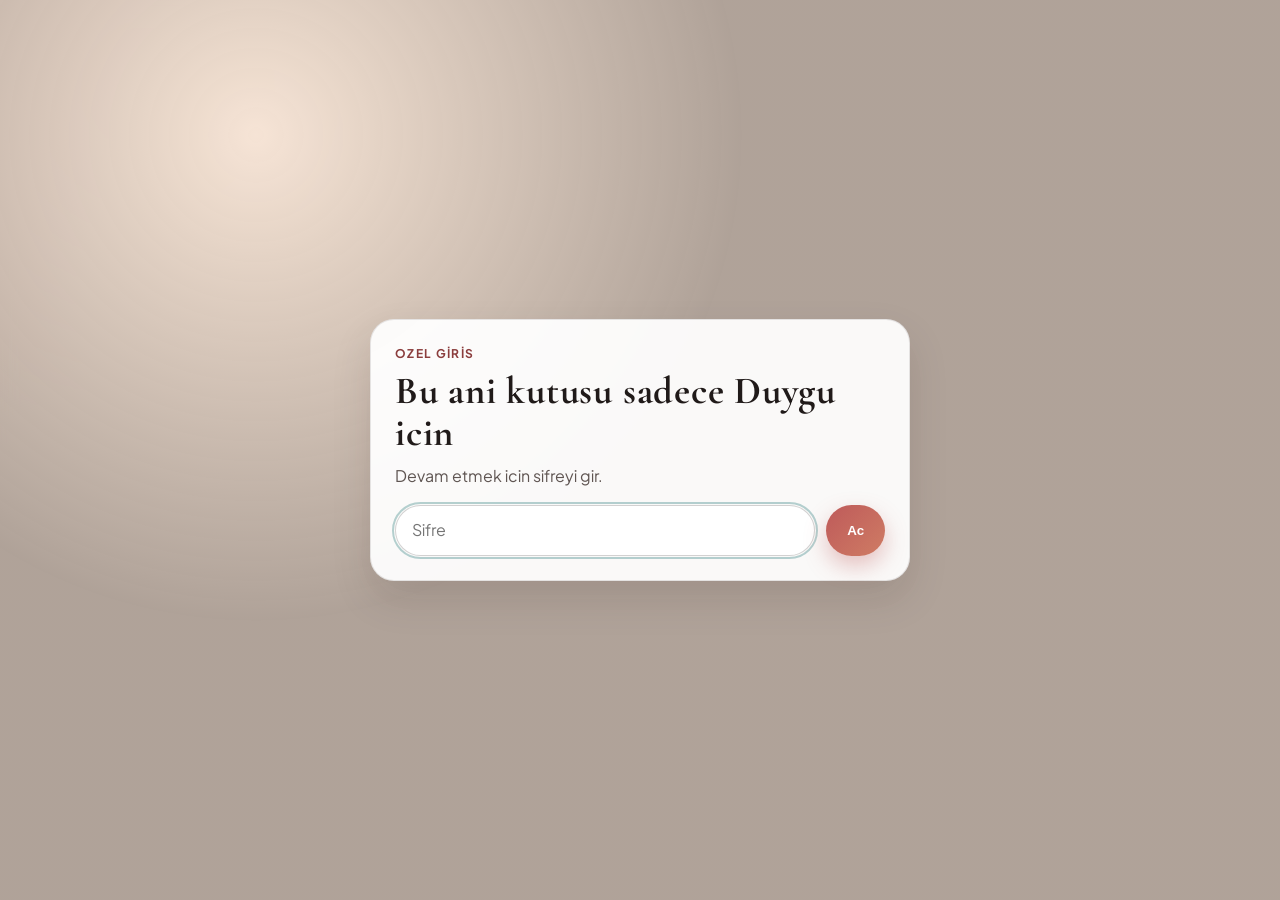
==== index.html @ 92f43e3e "Normal URL icin otomatik surum yonlendirmesi ve no-cache" ====
<!doctype html>
<html lang="tr">
<head>
  <meta charset="UTF-8" />
  <meta name="viewport" content="width=device-width, initial-scale=1.0" />
  <meta http-equiv="Cache-Control" content="no-cache, no-store, must-revalidate" />
  <meta http-equiv="Pragma" content="no-cache" />
  <meta http-equiv="Expires" content="0" />
  <title>Bizim Hikayemiz</title>
  <meta name="description" content="Duygu için hazırlanan 1. yıl anı uygulaması" />
  <script>
    (function () {
      var version = "20260404-3";
      var params = new URLSearchParams(window.location.search);
      if (params.get("v") !== version) {
        params.set("v", version);
        window.location.replace(window.location.pathname + "?" + params.toString() + window.location.hash);
      }
    })();
  </script>
  <link rel="preconnect" href="https://fonts.googleapis.com" />
  <link rel="preconnect" href="https://fonts.gstatic.com" crossorigin />
  <link href="https://fonts.googleapis.com/css2?family=Cormorant+Garamond:wght@500;600;700&family=Plus+Jakarta+Sans:wght@400;500;700&display=swap" rel="stylesheet" />
  <link rel="stylesheet" href="style.css?v=20260404-3" />
</head>
<body>
  <div id="accessGate" class="access-gate" aria-hidden="false">
    <div class="access-card">
      <p class="access-eyebrow">Ozel Giris</p>
      <h2>Bu ani kutusu sadece Duygu icin</h2>
      <p class="access-text">Devam etmek icin sifreyi gir.</p>
      <form id="accessForm" class="access-form">
        <input id="accessInput" type="password" autocomplete="off" placeholder="Sifre" required />
        <button type="submit" class="btn btn-primary">Ac</button>
      </form>
      <p id="accessError" class="access-error hidden">Sifre yanlis. Tekrar dene.</p>
    </div>
  </div>

  <div id="appRoot" class="app-root is-hidden" aria-hidden="true">

  <div class="bg-orb orb-a"></div>
  <div class="bg-orb orb-b"></div>
  <div class="bg-grid"></div>

  <header class="hero container reveal">
    <p class="eyebrow">19 Nisan - 1. Yılımız</p>
    <h1 id="coupleNames">Sen + Duygu</h1>
    <p id="heroMessage" class="hero-text">Bir yılın içindeki en guzel detay: her aninda senin olman.</p>
    <div class="hero-actions">
      <a id="playlistLink" class="btn btn-primary" href="#" target="_blank" rel="noreferrer">Sarkimizi Ac</a>
      <a class="btn btn-ghost" href="#timeline">Anilara Git</a>
    </div>
  </header>

  <main class="container">
    <section id="timeline" class="section reveal">
      <div class="section-head">
        <h2>Zaman Tuneli</h2>
        <p>Bizim icin kucuk ama cok ozel anlar.</p>
      </div>
      <div id="timelineList" class="timeline"></div>
    </section>

    <section id="gallery" class="section reveal">
      <div class="section-head">
        <h2>Fotograf Defteri</h2>
        <p>Her karede ayri bir hikaye.</p>
      </div>
      <div id="galleryGrid" class="gallery-grid"></div>
    </section>

    <section id="letter" class="section reveal">
      <div class="section-head">
        <h2>19 Nisan Mektubu</h2>
        <p>Mektup, geri sayim bitince acilacak.</p>
      </div>
      <div id="letterLock" class="letter-lock">
        <p class="countdown-label">Mektubun acilmasina kalan:</p>
        <p id="countdown" class="countdown"></p>
      </div>
      <article id="letterContent" class="letter hidden">
        <p>Canim Duygu,</p>
        <p id="letterText"></p>
        <p class="signature">Sonsuz sevgiyle, <span id="signatureName">Senin Ismin</span></p>
      </article>
    </section>
  </main>

  <div id="lightbox" class="lightbox hidden" aria-hidden="true">
    <button id="lightboxClose" class="lightbox-close" aria-label="Kapat">x</button>
    <img id="lightboxImage" src="" alt="" />
    <p id="lightboxCaption"></p>
  </div>

  </div>

  <script src="script.js?v=20260404-3"></script>
</body>
</html>
---- style.css ----
:root {
  --bg-main: #fffaf2;
  --bg-soft: #f8efe4;
  --ink: #201a19;
  --muted: #5f5552;
  --brand: #be5a5a;
  --brand-dark: #8b3d3d;
  --accent: #2f7f7f;
  --card: rgba(255, 255, 255, 0.82);
  --card-border: rgba(32, 26, 25, 0.08);
  --shadow: 0 18px 40px rgba(34, 17, 17, 0.12);
}

* {
  box-sizing: border-box;
}

html,
body {
  margin: 0;
  min-height: 100%;
}

body {
  font-family: "Plus Jakarta Sans", "Segoe UI", sans-serif;
  background: radial-gradient(circle at 12% 10%, #ffe8d4 0%, var(--bg-main) 35%),
    radial-gradient(circle at 85% 20%, #e8f5f4 0%, rgba(232, 245, 244, 0) 36%),
    var(--bg-main);
  color: var(--ink);
  line-height: 1.6;
  overflow-x: hidden;
}

body.locked {
  overflow: hidden;
}

.is-hidden {
  display: none !important;
}

.app-root {
  display: block;
}

.access-gate {
  position: fixed;
  inset: 0;
  z-index: 20;
  display: grid;
  place-items: center;
  padding: 1rem;
  background: radial-gradient(circle at 20% 15%, rgba(255, 236, 221, 0.95), rgba(255, 236, 221, 0.55) 38%),
    rgba(24, 15, 14, 0.76);
  backdrop-filter: blur(8px);
}

.access-card {
  width: min(540px, 92vw);
  margin: 0 auto;
  border-radius: 24px;
  background: rgba(255, 255, 255, 0.94);
  border: 1px solid rgba(32, 26, 25, 0.1);
  box-shadow: var(--shadow);
  padding: 1.5rem;
}

.access-eyebrow {
  margin: 0 0 0.4rem;
  text-transform: uppercase;
  letter-spacing: 0.11em;
  font-size: 0.75rem;
  color: var(--brand-dark);
  font-weight: 700;
}

.access-card h2 {
  font-size: clamp(1.8rem, 4vw, 2.4rem);
}

.access-text {
  margin: 0.55rem 0 1rem;
  color: var(--muted);
}

.access-form {
  display: flex;
  gap: 0.7rem;
}

.access-form input {
  flex: 1;
  border: 1px solid rgba(32, 26, 25, 0.2);
  border-radius: 999px;
  padding: 0.72rem 1rem;
  font: inherit;
}

.access-form input:focus {
  outline: 2px solid rgba(47, 127, 127, 0.35);
  outline-offset: 1px;
}

.access-form .btn {
  border: 0;
  cursor: pointer;
}

.access-error {
  margin: 0.7rem 0 0;
  color: #9b2f2f;
  font-weight: 600;
}

.container {
  width: min(1080px, 92vw);
  margin: 0 auto;
}

.bg-grid {
  position: fixed;
  inset: 0;
  background-image: linear-gradient(rgba(32, 26, 25, 0.03) 1px, transparent 1px),
    linear-gradient(90deg, rgba(32, 26, 25, 0.03) 1px, transparent 1px);
  background-size: 42px 42px;
  mask-image: radial-gradient(circle at center, black 40%, transparent 92%);
  pointer-events: none;
  z-index: -2;
}

.bg-orb {
  position: fixed;
  width: 360px;
  aspect-ratio: 1;
  filter: blur(40px);
  opacity: 0.55;
  pointer-events: none;
  z-index: -1;
}

.orb-a {
  background: #f0a49e;
  top: -80px;
  left: -100px;
}

.orb-b {
  background: #94c8c1;
  right: -100px;
  bottom: -120px;
}

.hero {
  padding: 5.6rem 0 2rem;
}

.eyebrow {
  margin: 0 0 0.7rem;
  text-transform: uppercase;
  letter-spacing: 0.14em;
  font-size: 0.74rem;
  color: var(--brand-dark);
  font-weight: 700;
}

h1,
h2 {
  font-family: "Cormorant Garamond", Georgia, serif;
  letter-spacing: 0.02em;
  line-height: 1.1;
  margin: 0;
}

h1 {
  font-size: clamp(2.6rem, 7vw, 5.1rem);
}

.hero-text {
  max-width: 60ch;
  color: var(--muted);
  margin: 1rem 0 1.5rem;
}

.hero-actions {
  display: flex;
  gap: 0.8rem;
  flex-wrap: wrap;
}

.btn {
  display: inline-flex;
  align-items: center;
  justify-content: center;
  border-radius: 999px;
  text-decoration: none;
  font-weight: 600;
  padding: 0.75rem 1.3rem;
  transition: transform 0.25s ease, box-shadow 0.25s ease;
}

.btn:hover {
  transform: translateY(-2px);
}

.btn-primary {
  background: linear-gradient(135deg, var(--brand) 0%, #cf7c64 100%);
  color: #fff;
  box-shadow: 0 10px 22px rgba(190, 90, 90, 0.35);
}

.btn-ghost {
  border: 1px solid rgba(32, 26, 25, 0.15);
  color: var(--ink);
  background: rgba(255, 255, 255, 0.65);
}

.section {
  margin: 2.2rem 0 3rem;
}

.section-head {
  margin-bottom: 1rem;
}

.section-head h2 {
  font-size: clamp(2rem, 4.5vw, 3.2rem);
}

.section-head p {
  color: var(--muted);
  margin: 0.4rem 0 0;
}

.timeline {
  display: grid;
  gap: 1rem;
}

.timeline-item {
  background: var(--card);
  border: 1px solid var(--card-border);
  border-radius: 20px;
  box-shadow: var(--shadow);
  overflow: hidden;
}

.timeline-body {
  display: grid;
  grid-template-columns: 200px 1fr;
  gap: 1rem;
}

.timeline-body img {
  width: 100%;
  height: 100%;
  object-fit: cover;
}

.timeline-content {
  padding: 1rem 1.1rem 1.2rem 0;
}

.date-chip {
  display: inline-block;
  margin-top: 0.8rem;
  font-size: 0.76rem;
  padding: 0.25rem 0.55rem;
  border-radius: 999px;
  background: rgba(47, 127, 127, 0.14);
  color: #1a5858;
  font-weight: 700;
}

.gallery-grid {
  display: grid;
  grid-template-columns: repeat(12, 1fr);
  gap: 0.8rem;
}

.gallery-item {
  grid-column: span 4;
  position: relative;
  border-radius: 18px;
  overflow: hidden;
  border: 1px solid var(--card-border);
  box-shadow: var(--shadow);
  cursor: pointer;
  min-height: 210px;
}

.gallery-item.large {
  grid-column: span 6;
}

.gallery-item img {
  width: 100%;
  height: 100%;
  object-fit: cover;
  transition: transform 0.35s ease;
}

.gallery-item:hover img {
  transform: scale(1.07);
}

.gallery-item figcaption {
  position: absolute;
  inset: auto 0 0;
  padding: 0.8rem;
  color: #fff;
  font-weight: 600;
  background: linear-gradient(to top, rgba(0, 0, 0, 0.55), transparent);
}

.letter-lock,
.letter {
  background: var(--card);
  border: 1px solid var(--card-border);
  border-radius: 20px;
  box-shadow: var(--shadow);
  padding: 1.2rem;
}

.countdown-label {
  margin: 0;
  color: var(--muted);
}

.countdown {
  margin: 0.3rem 0 0;
  font-size: clamp(1.4rem, 3vw, 2rem);
  font-weight: 700;
}

.letter p {
  margin-top: 0;
}

.signature {
  margin-top: 1.2rem;
  color: var(--brand-dark);
  font-weight: 700;
}

.lightbox {
  position: fixed;
  inset: 0;
  background: rgba(20, 14, 14, 0.88);
  display: grid;
  place-items: center;
  z-index: 10;
  padding: 1rem;
}

.lightbox img {
  max-width: min(980px, 92vw);
  max-height: 75vh;
  border-radius: 14px;
}

.lightbox p {
  color: #f9f7f3;
  text-align: center;
}

.lightbox-close {
  position: absolute;
  top: 1rem;
  right: 1rem;
  border: 0;
  background: rgba(255, 255, 255, 0.2);
  color: #fff;
  border-radius: 999px;
  width: 40px;
  height: 40px;
  font-size: 1.2rem;
  cursor: pointer;
}

.hidden {
  display: none !important;
}

.reveal {
  opacity: 0;
  transform: translateY(20px);
  transition: opacity 0.7s ease, transform 0.7s ease;
}

.reveal.visible {
  opacity: 1;
  transform: translateY(0);
}

@media (max-width: 800px) {
  .access-form {
    flex-direction: column;
  }

  .timeline-body {
    grid-template-columns: 1fr;
  }

  .timeline-content {
    padding: 0 1rem 1rem;
  }

  .gallery-item,
  .gallery-item.large {
    grid-column: span 12;
  }
}
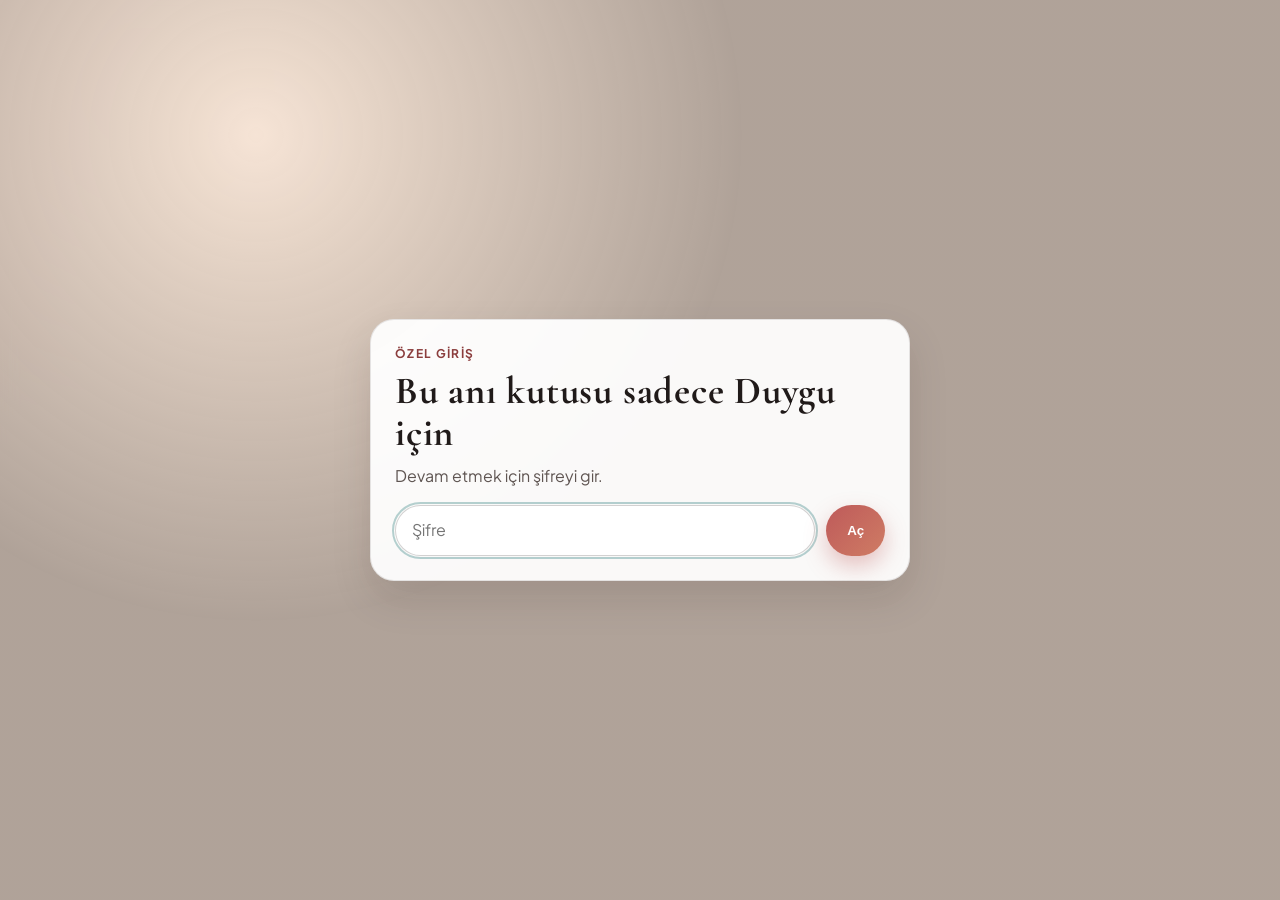
==== commit 4ed6e2dc: "Finalize timeline, gallery animations, and pages setup" ====
--- a/index.html
+++ b/index.html
@@ -10,7 +10,7 @@
   <meta name="description" content="Duygu için hazırlanan 1. yıl anı uygulaması" />
   <script>
     (function () {
-      var version = "20260404-3";
+      var version = "20260406-1";
       var params = new URLSearchParams(window.location.search);
       if (params.get("v") !== version) {
         params.set("v", version);
@@ -21,19 +21,19 @@
   <link rel="preconnect" href="https://fonts.googleapis.com" />
   <link rel="preconnect" href="https://fonts.gstatic.com" crossorigin />
   <link href="https://fonts.googleapis.com/css2?family=Cormorant+Garamond:wght@500;600;700&family=Plus+Jakarta+Sans:wght@400;500;700&display=swap" rel="stylesheet" />
-  <link rel="stylesheet" href="style.css?v=20260404-3" />
+  <link rel="stylesheet" href="style.css?v=20260406-1" />
 </head>
 <body>
   <div id="accessGate" class="access-gate" aria-hidden="false">
     <div class="access-card">
-      <p class="access-eyebrow">Ozel Giris</p>
-      <h2>Bu ani kutusu sadece Duygu icin</h2>
-      <p class="access-text">Devam etmek icin sifreyi gir.</p>
+      <p class="access-eyebrow">Özel Giriş</p>
+      <h2>Bu anı kutusu sadece Duygu için</h2>
+      <p class="access-text">Devam etmek için şifreyi gir.</p>
       <form id="accessForm" class="access-form">
-        <input id="accessInput" type="password" autocomplete="off" placeholder="Sifre" required />
-        <button type="submit" class="btn btn-primary">Ac</button>
+        <input id="accessInput" type="password" autocomplete="off" placeholder="Şifre" required />
+        <button type="submit" class="btn btn-primary">Aç</button>
       </form>
-      <p id="accessError" class="access-error hidden">Sifre yanlis. Tekrar dene.</p>
+      <p id="accessError" class="access-error hidden">Şifre yanlış. Tekrar dene.</p>
     </div>
   </div>
 
@@ -44,57 +44,85 @@
   <div class="bg-grid"></div>
 
   <header class="hero container reveal">
+    <nav class="top-nav">
+      <a class="btn btn-primary" href="index.html">Ana Sayfa</a>
+      <a class="btn btn-ghost" href="timeline.html">Zaman Tüneli</a>
+      <a class="btn btn-ghost" href="map.html">Anı Haritası</a>
+      <a class="btn btn-ghost" href="photos.html">Fotoğraflar</a>
+      <a class="btn btn-ghost" href="videos.html">Epik Videolarımız</a>
+    </nav>
     <p class="eyebrow">19 Nisan - 1. Yılımız</p>
-    <h1 id="coupleNames">Sen + Duygu</h1>
-    <p id="heroMessage" class="hero-text">Bir yılın içindeki en guzel detay: her aninda senin olman.</p>
+    <h1 id="coupleNames">Duygu ve Saffet</h1>
+    <p id="heroMessage" class="hero-text">Bir yılın içindeki en güzel detay: her anında senin olman.</p>
     <div class="hero-actions">
-      <a id="playlistLink" class="btn btn-primary" href="#" target="_blank" rel="noreferrer">Sarkimizi Ac</a>
-      <a class="btn btn-ghost" href="#timeline">Anilara Git</a>
+      <a id="playlistLink" class="btn btn-primary" href="#" target="_blank" rel="noreferrer">Şarkımızı Aç</a>
+      <a class="btn btn-ghost" href="timeline.html">Zaman Tüneline Git</a>
+      <a class="btn btn-ghost" href="map.html">Anı Haritasına Git</a>
+      <a class="btn btn-ghost" href="photos.html">Fotoğraflara Git</a>
+      <a class="btn btn-ghost" href="videos.html">Epik Videolarımız</a>
+    </div>
+    <div id="nowPlaying" class="now-playing hidden" aria-live="polite">
+      <span>Şimdi Çalıyor: Bizim Şarkımız</span>
+      <span class="eq-bars"><i></i><i></i><i></i></span>
     </div>
   </header>
 
   <main class="container">
-    <section id="timeline" class="section reveal">
+    <section class="section reveal">
       <div class="section-head">
-        <h2>Zaman Tuneli</h2>
-        <p>Bizim icin kucuk ama cok ozel anlar.</p>
+        <h2>Katmanlı Gezi</h2>
+        <p>Her bölüm artık kendi sayfasında. İstediğin an geçiş yapabilirsin.</p>
       </div>
-      <div id="timelineList" class="timeline"></div>
-    </section>
-
-    <section id="gallery" class="section reveal">
-      <div class="section-head">
-        <h2>Fotograf Defteri</h2>
-        <p>Her karede ayri bir hikaye.</p>
+      <div class="layer-grid">
+        <a class="layer-card" href="timeline.html">
+          <h3>Zaman Tüneli</h3>
+          <p>Anılarımızın tarih sıralı özeti.</p>
+        </a>
+        <a class="layer-card" href="map.html">
+          <h3>Anı Haritası</h3>
+          <p>Zaman tünelindeki anıları harita üzerinde keşfet.</p>
+        </a>
+        <a class="layer-card" href="photos.html">
+          <h3>Fotoğraflar</h3>
+          <p>En güzel kareleri büyüterek incele.</p>
+        </a>
+        <a class="layer-card" href="videos.html">
+          <h3>Epik Videolarımız</h3>
+          <p>Beraber güldüğümüz videoları tek ekranda izle.</p>
+        </a>
       </div>
-      <div id="galleryGrid" class="gallery-grid"></div>
     </section>
 
     <section id="letter" class="section reveal">
       <div class="section-head">
         <h2>19 Nisan Mektubu</h2>
-        <p>Mektup, geri sayim bitince acilacak.</p>
+        <p>Mektup, geri sayım bitince açılacak.</p>
       </div>
       <div id="letterLock" class="letter-lock">
-        <p class="countdown-label">Mektubun acilmasina kalan:</p>
+        <p class="countdown-label">Mektubun açılmasına kalan:</p>
         <p id="countdown" class="countdown"></p>
+        <div id="letterRitual" class="letter-ritual hidden"></div>
       </div>
       <article id="letterContent" class="letter hidden">
-        <p>Canim Duygu,</p>
+        <p>Canım Duygu,</p>
         <p id="letterText"></p>
         <p class="signature">Sonsuz sevgiyle, <span id="signatureName">Senin Ismin</span></p>
       </article>
     </section>
+
+    <section id="finale" class="section reveal">
+      <div id="finalScene" class="final-scene">
+        <div class="final-stars"></div>
+        <p class="eyebrow">Final Sahnesi</p>
+        <h2>İyi ki varsın Duygu</h2>
+        <p>Bu hikaye burada bitmiyor, sadece bir sonraki güzel ana geçiyor.</p>
+        <button id="replayJourney" class="btn btn-primary" type="button">Bir kez daha yaşayalım</button>
+      </div>
+    </section>
   </main>
-
-  <div id="lightbox" class="lightbox hidden" aria-hidden="true">
-    <button id="lightboxClose" class="lightbox-close" aria-label="Kapat">x</button>
-    <img id="lightboxImage" src="" alt="" />
-    <p id="lightboxCaption"></p>
-  </div>
 
   </div>
 
-  <script src="script.js?v=20260404-3"></script>
+  <script src="script.js?v=20260406-1"></script>
 </body>
 </html>
--- a/style.css
+++ b/style.css
@@ -31,6 +31,36 @@
   overflow-x: hidden;
 }
 
+body,
+.timeline-item,
+.gallery-item,
+.video-card,
+.letter,
+.letter-lock,
+.layer-card,
+.map-detail {
+  transition: background-color 0.6s ease, color 0.6s ease, border-color 0.6s ease, box-shadow 0.6s ease;
+}
+
+body.night-theme {
+  --bg-main: #121316;
+  --bg-soft: #1c1e25;
+  --ink: #ece8e5;
+  --muted: #b7b1ae;
+  --brand: #d77466;
+  --brand-dark: #f0b59f;
+  --accent: #8dcfcb;
+  --card: rgba(29, 31, 38, 0.84);
+  --card-border: rgba(255, 255, 255, 0.11);
+  --shadow: 0 20px 42px rgba(0, 0, 0, 0.42);
+}
+
+.theme-toggle {
+  border: 1px solid rgba(32, 26, 25, 0.15);
+  background: rgba(255, 255, 255, 0.65);
+  color: var(--ink);
+}
+
 body.locked {
   overflow: hidden;
 }
@@ -117,6 +147,10 @@
   margin: 0 auto;
 }
 
+.map-page .container {
+  width: min(1360px, 95vw);
+}
+
 .bg-grid {
   position: fixed;
   inset: 0;
@@ -152,6 +186,15 @@
 
 .hero {
   padding: 5.6rem 0 2rem;
+  position: relative;
+  overflow: hidden;
+}
+
+.top-nav {
+  display: flex;
+  gap: 0.65rem;
+  flex-wrap: wrap;
+  margin-bottom: 1.2rem;
 }
 
 .eyebrow {
@@ -185,6 +228,51 @@
   display: flex;
   gap: 0.8rem;
   flex-wrap: wrap;
+}
+
+.now-playing {
+  margin-top: 1rem;
+  display: inline-flex;
+  align-items: center;
+  gap: 0.7rem;
+  padding: 0.48rem 0.8rem;
+  border-radius: 999px;
+  font-weight: 600;
+  color: #fdf7f6;
+  background: rgba(136, 54, 54, 0.8);
+}
+
+.eq-bars {
+  display: inline-flex;
+  gap: 0.15rem;
+  align-items: flex-end;
+}
+
+.eq-bars i {
+  width: 3px;
+  height: 8px;
+  border-radius: 3px;
+  background: #fff;
+  animation: eq-bars 0.9s ease-in-out infinite;
+}
+
+.eq-bars i:nth-child(2) {
+  animation-delay: 0.2s;
+}
+
+.eq-bars i:nth-child(3) {
+  animation-delay: 0.4s;
+}
+
+@keyframes eq-bars {
+  0%,
+  100% {
+    transform: scaleY(0.5);
+  }
+
+  50% {
+    transform: scaleY(1.5);
+  }
 }
 
 .btn {
@@ -231,6 +319,38 @@
   margin: 0.4rem 0 0;
 }
 
+.layer-grid {
+  display: grid;
+  grid-template-columns: repeat(12, 1fr);
+  gap: 0.8rem;
+}
+
+.layer-card {
+  grid-column: span 4;
+  text-decoration: none;
+  color: var(--ink);
+  background: var(--card);
+  border: 1px solid var(--card-border);
+  border-radius: 18px;
+  box-shadow: var(--shadow);
+  padding: 1rem;
+  transition: transform 0.25s ease, box-shadow 0.25s ease;
+}
+
+.layer-card:hover {
+  transform: translateY(-3px);
+  box-shadow: 0 22px 35px rgba(34, 17, 17, 0.16);
+}
+
+.layer-card h3 {
+  margin: 0;
+}
+
+.layer-card p {
+  margin: 0.45rem 0 0;
+  color: var(--muted);
+}
+
 .timeline {
   display: grid;
   gap: 1rem;
@@ -242,6 +362,23 @@
   border-radius: 20px;
   box-shadow: var(--shadow);
   overflow: hidden;
+}
+
+.timeline-item.story-left {
+  transform: translateX(-20px) scale(0.98);
+}
+
+.timeline-item.story-right {
+  transform: translateX(20px) scale(0.98);
+}
+
+.timeline-item.reveal {
+  filter: blur(8px);
+}
+
+.timeline-item.reveal.visible {
+  filter: blur(0);
+  transform: translateX(0) scale(1);
 }
 
 .timeline-body {
@@ -286,6 +423,31 @@
   box-shadow: var(--shadow);
   cursor: pointer;
   min-height: 210px;
+  transform-style: preserve-3d;
+  transition: transform 0.28s ease, box-shadow 0.28s ease;
+}
+
+.gallery-item::before {
+  content: "";
+  position: absolute;
+  inset: -40% auto -40% -70%;
+  width: 58%;
+  transform: rotate(17deg);
+  background: linear-gradient(120deg, rgba(255, 255, 255, 0), rgba(255, 246, 250, 0.58), rgba(255, 255, 255, 0));
+  transition: left 0.85s ease;
+  z-index: 2;
+  pointer-events: none;
+}
+
+.gallery-item::after {
+  content: "";
+  position: absolute;
+  inset: 0;
+  background: radial-gradient(circle at 50% 110%, rgba(238, 102, 140, 0.44), transparent 60%);
+  opacity: 0;
+  transition: opacity 0.3s ease;
+  z-index: 1;
+  pointer-events: none;
 }
 
 .gallery-item.large {
@@ -303,13 +465,106 @@
   transform: scale(1.07);
 }
 
+.gallery-item:hover::before,
+.gallery-item:focus-visible::before {
+  left: 140%;
+}
+
+.gallery-item:hover::after,
+.gallery-item:focus-visible::after {
+  opacity: 1;
+}
+
+.gallery-item.tilt-active {
+  box-shadow: 0 28px 36px rgba(18, 14, 14, 0.2);
+}
+
 .gallery-item figcaption {
+  display: none;
+}
+
+.gallery-item.gallery-entrance {
+  opacity: 0;
+  transform: translateY(28px) scale(0.95);
+  animation: gallery-rise 0.72s cubic-bezier(0.2, 0.75, 0.2, 1) forwards;
+}
+
+.gallery-heart {
   position: absolute;
-  inset: auto 0 0;
-  padding: 0.8rem;
-  color: #fff;
+  z-index: 6;
+  pointer-events: none;
+  font-size: 15px;
+  color: rgba(237, 77, 126, 0.92);
+  text-shadow: 0 2px 10px rgba(255, 172, 198, 0.45);
+  animation: gallery-heart-burst 0.95s ease-out forwards;
+}
+
+.video-grid {
+  display: grid;
+  grid-template-columns: repeat(12, 1fr);
+  gap: 0.9rem;
+}
+
+.video-card {
+  grid-column: span 6;
+  border-radius: 18px;
+  overflow: hidden;
+  border: 1px solid var(--card-border);
+  background: var(--card);
+  box-shadow: var(--shadow);
+}
+
+.video-card video {
+  display: block;
+  width: 100%;
+  aspect-ratio: 16 / 9;
+  background: #120d0d;
+}
+
+.video-card p {
+  margin: 0;
+  padding: 0.75rem 0.9rem 0.85rem;
   font-weight: 600;
-  background: linear-gradient(to top, rgba(0, 0, 0, 0.55), transparent);
+}
+
+.video-card .video-open {
+  display: block;
+  width: 100%;
+  border: 0;
+  padding: 0;
+  cursor: pointer;
+  background: transparent;
+}
+
+.video-modal {
+  position: fixed;
+  inset: 0;
+  z-index: 30;
+  display: grid;
+  place-items: center;
+  background: rgba(8, 8, 10, 0.82);
+  backdrop-filter: blur(10px);
+  padding: 1rem;
+}
+
+.video-modal.hidden {
+  display: none !important;
+}
+
+.video-modal-content {
+  width: min(980px, 94vw);
+}
+
+.video-modal video {
+  width: 100%;
+  border-radius: 14px;
+  background: #0f0f12;
+}
+
+.video-modal-controls {
+  display: flex;
+  justify-content: space-between;
+  margin-top: 0.6rem;
 }
 
 .letter-lock,
@@ -319,6 +574,39 @@
   border-radius: 20px;
   box-shadow: var(--shadow);
   padding: 1.2rem;
+}
+
+.letter-ritual {
+  margin-top: 0.8rem;
+}
+
+.seal-btn {
+  border: 0;
+  border-radius: 999px;
+  padding: 0.62rem 1rem;
+  color: #fff;
+  font-weight: 700;
+  cursor: pointer;
+  background: linear-gradient(135deg, #a34545 0%, #d07859 100%);
+}
+
+.seal-btn.breaking {
+  animation: seal-break 0.5s ease;
+}
+
+@keyframes seal-break {
+  0% {
+    transform: scale(1) rotate(0deg);
+  }
+
+  40% {
+    transform: scale(1.08) rotate(-6deg);
+  }
+
+  100% {
+    transform: scale(0) rotate(8deg);
+    opacity: 0;
+  }
 }
 
 .countdown-label {
@@ -350,6 +638,11 @@
   place-items: center;
   z-index: 10;
   padding: 1rem;
+  overflow: hidden;
+}
+
+.lightbox.lightbox-pop img {
+  animation: lightbox-pop-in 0.34s cubic-bezier(0.16, 0.84, 0.33, 1.2);
 }
 
 .lightbox img {
@@ -377,6 +670,410 @@
   cursor: pointer;
 }
 
+.memory-map-wrap {
+  display: grid;
+  grid-template-columns: 1.35fr 1.2fr;
+  gap: 1rem;
+  align-items: stretch;
+}
+
+.memory-map {
+  position: relative;
+  min-height: 560px;
+  border-radius: 20px;
+  border: 1px solid var(--card-border);
+  background: #dbe8d9;
+  box-shadow: var(--shadow);
+  overflow: hidden;
+}
+
+.memory-marker {
+  display: grid;
+  place-items: center;
+}
+
+.memory-marker-core {
+  width: 18px;
+  height: 18px;
+  border-radius: 50%;
+  background: #be5a5a;
+  border: 2px solid #fff;
+  box-shadow: 0 0 0 0 rgba(190, 90, 90, 0.35);
+  animation: marker-pulse 1.8s ease-out infinite;
+}
+
+.memory-marker.is-active .memory-marker-core {
+  background: var(--accent);
+  box-shadow: 0 0 0 8px rgba(47, 127, 127, 0.18);
+  animation: none;
+}
+
+@keyframes marker-pulse {
+  0% {
+    box-shadow: 0 0 0 0 rgba(190, 90, 90, 0.45);
+  }
+
+  75% {
+    box-shadow: 0 0 0 14px rgba(190, 90, 90, 0);
+  }
+
+  100% {
+    box-shadow: 0 0 0 0 rgba(190, 90, 90, 0);
+  }
+}
+
+.map-pin {
+  position: absolute;
+  transform: translate(-50%, -50%);
+  border: 0;
+  width: 18px;
+  height: 18px;
+  border-radius: 50%;
+  cursor: pointer;
+  background: #c14c4c;
+  box-shadow: 0 0 0 0 rgba(193, 76, 76, 0.45);
+  animation: pin-pulse 1.7s ease-out infinite;
+}
+
+.map-pin::after {
+  content: "";
+  position: absolute;
+  inset: 4px;
+  border-radius: 50%;
+  background: #fff;
+}
+
+@keyframes pin-pulse {
+  0% {
+    box-shadow: 0 0 0 0 rgba(193, 76, 76, 0.4);
+  }
+
+  70% {
+    box-shadow: 0 0 0 14px rgba(193, 76, 76, 0);
+  }
+
+  100% {
+    box-shadow: 0 0 0 0 rgba(193, 76, 76, 0);
+  }
+}
+
+.map-detail {
+  background: var(--card);
+  border: 1px solid var(--card-border);
+  border-radius: 20px;
+  box-shadow: var(--shadow);
+  padding: 1.15rem;
+  min-height: 560px;
+}
+
+.map-detail.is-animating {
+  animation: map-card-in 0.38s ease;
+}
+
+@keyframes map-card-in {
+  0% {
+    transform: translateY(12px);
+    opacity: 0;
+  }
+
+  100% {
+    transform: translateY(0);
+    opacity: 1;
+  }
+}
+
+.map-memory-card {
+  display: grid;
+  gap: 0.55rem;
+  position: relative;
+  padding: 0.9rem 0.9rem 1rem;
+  border-radius: 8px;
+  border: 1px solid rgba(32, 26, 25, 0.14);
+  background: #fffdf9;
+  box-shadow: 0 18px 30px rgba(34, 17, 17, 0.16);
+  transform: rotate(var(--polaroid-tilt, 0deg));
+}
+
+.map-memory-card::before,
+.map-memory-card::after {
+  content: "";
+  position: absolute;
+  top: -12px;
+  width: 76px;
+  height: 18px;
+  border-radius: 2px;
+  background: rgba(255, 248, 219, 0.68);
+  border: 1px solid rgba(152, 132, 83, 0.2);
+}
+
+.map-memory-card::before {
+  left: 24px;
+  transform: rotate(-8deg);
+}
+
+.map-memory-card::after {
+  right: 24px;
+  transform: rotate(9deg);
+}
+
+.map-memory-card.polaroid-drop {
+  animation: polaroid-drop 560ms cubic-bezier(0.2, 0.88, 0.24, 1.15);
+}
+
+@keyframes polaroid-drop {
+  0% {
+    opacity: 0;
+    transform: translateY(-28px) rotate(calc(var(--polaroid-tilt, 0deg) * 0.25)) scale(0.96);
+  }
+
+  65% {
+    opacity: 1;
+    transform: translateY(8px) rotate(calc(var(--polaroid-tilt, 0deg) * 1.1)) scale(1.01);
+  }
+
+  100% {
+    transform: translateY(0) rotate(var(--polaroid-tilt, 0deg)) scale(1);
+  }
+}
+
+body.night-theme .map-memory-card {
+  background: #f6f1ea;
+  border-color: rgba(32, 26, 25, 0.16);
+}
+
+.map-memory-card h3 {
+  color: #201a19;
+}
+
+.map-memory-card p {
+  color: #5f5552;
+}
+
+.map-memory-date {
+  margin: 0;
+  font-size: 0.82rem;
+  letter-spacing: 0.08em;
+  text-transform: uppercase;
+  color: var(--brand-dark);
+  font-weight: 700;
+}
+
+.map-detail h3 {
+  margin: 0.15rem 0 0;
+}
+
+.map-detail p {
+  margin: 0.15rem 0 0;
+  color: var(--muted);
+}
+
+.map-memory-image {
+  margin-top: 0.4rem;
+  display: block;
+  width: auto;
+  height: auto;
+  max-width: 100%;
+  max-height: 560px;
+  border-radius: 14px;
+  border: 1px solid var(--card-border);
+  background: transparent;
+  box-shadow: none;
+  object-fit: contain;
+  margin-left: auto;
+  margin-right: auto;
+}
+
+.map-memory-image.is-portrait {
+  height: min(60vh, 560px);
+  max-width: min(100%, 430px);
+}
+
+.map-memory-image.is-landscape {
+  width: 100%;
+  max-height: 430px;
+}
+
+.map-memory-image.is-square {
+  width: min(100%, 520px);
+  max-height: 520px;
+}
+
+.final-scene {
+  position: relative;
+  border-radius: 24px;
+  border: 1px solid var(--card-border);
+  box-shadow: var(--shadow);
+  padding: 2rem 1.2rem;
+  background: radial-gradient(circle at top, rgba(255, 225, 206, 0.9), rgba(243, 237, 228, 0.96));
+  text-align: center;
+  overflow: hidden;
+}
+
+.final-scene h2 {
+  font-size: clamp(2.1rem, 5vw, 3.6rem);
+  margin: 0.45rem 0 0.8rem;
+}
+
+.final-scene p {
+  margin: 0 auto 1.1rem;
+  max-width: 60ch;
+}
+
+.final-stars span {
+  position: absolute;
+  width: 4px;
+  height: 4px;
+  border-radius: 50%;
+  background: rgba(255, 255, 255, 0.8);
+  animation: twinkle 1.5s ease-in-out infinite;
+}
+
+@keyframes twinkle {
+  0%,
+  100% {
+    opacity: 0.2;
+    transform: scale(0.7);
+  }
+
+  50% {
+    opacity: 1;
+    transform: scale(1.2);
+  }
+}
+
+.final-scene.active {
+  animation: finale-pop 0.9s ease;
+}
+
+@keyframes finale-pop {
+  0% {
+    transform: translateY(12px) scale(0.98);
+    opacity: 0.7;
+  }
+
+  100% {
+    transform: translateY(0) scale(1);
+    opacity: 1;
+  }
+}
+
+.intro-cinematic {
+  position: fixed;
+  inset: 0;
+  z-index: 25;
+  display: grid;
+  place-items: center;
+  background: radial-gradient(circle at center, rgba(24, 18, 17, 0.88), rgba(10, 9, 10, 0.96));
+  color: #f8f0ea;
+}
+
+.intro-cinematic .intro-box {
+  text-align: center;
+  padding: 1rem;
+}
+
+.intro-cinematic p {
+  margin: 0;
+  letter-spacing: 0.2em;
+  text-transform: uppercase;
+  font-size: 0.74rem;
+  opacity: 0.8;
+}
+
+.intro-cinematic h2 {
+  font-size: clamp(2.1rem, 7vw, 4.5rem);
+  margin: 0.4rem 0 0;
+  border-right: 2px solid rgba(248, 240, 234, 0.8);
+  white-space: nowrap;
+  overflow: hidden;
+  width: 0;
+  animation: typing 1.8s steps(28, end) forwards, blink 0.55s step-end infinite;
+}
+
+@keyframes typing {
+  from {
+    width: 0;
+  }
+
+  to {
+    width: 100%;
+  }
+}
+
+@keyframes blink {
+  50% {
+    border-color: transparent;
+  }
+}
+
+.heart-particle {
+  position: absolute;
+  pointer-events: none;
+  color: rgba(195, 78, 78, 0.85);
+  font-size: 12px;
+  animation: float-heart 0.9s ease forwards;
+}
+
+@keyframes float-heart {
+  0% {
+    transform: translateY(0) scale(0.7);
+    opacity: 0;
+  }
+
+  20% {
+    opacity: 1;
+  }
+
+  100% {
+    transform: translateY(-26px) scale(1.2);
+    opacity: 0;
+  }
+}
+
+@keyframes gallery-rise {
+  0% {
+    opacity: 0;
+    transform: translateY(28px) scale(0.95);
+    filter: blur(5px);
+  }
+
+  100% {
+    opacity: 1;
+    transform: translateY(0) scale(1);
+    filter: blur(0);
+  }
+}
+
+@keyframes gallery-heart-burst {
+  0% {
+    transform: translate(0, 0) scale(0.6);
+    opacity: 0;
+  }
+
+  20% {
+    opacity: 1;
+  }
+
+  100% {
+    transform: translate(var(--dx), var(--dy)) scale(1.22);
+    opacity: 0;
+  }
+}
+
+@keyframes lightbox-pop-in {
+  0% {
+    transform: scale(0.88);
+    opacity: 0;
+    filter: blur(8px);
+  }
+
+  100% {
+    transform: scale(1);
+    opacity: 1;
+    filter: blur(0);
+  }
+}
+
 .hidden {
   display: none !important;
 }
@@ -409,4 +1106,30 @@
   .gallery-item.large {
     grid-column: span 12;
   }
-}
+
+  .layer-card {
+    grid-column: span 12;
+  }
+
+  .video-card {
+    grid-column: span 12;
+  }
+
+  .memory-map-wrap {
+    grid-template-columns: 1fr;
+  }
+
+  .memory-map,
+  .map-detail {
+    min-height: 420px;
+  }
+
+  .map-memory-image {
+    max-height: min(72vw, 460px);
+  }
+
+  .map-memory-image.is-portrait {
+    height: min(72vw, 460px);
+    max-width: min(100%, 340px);
+  }
+}
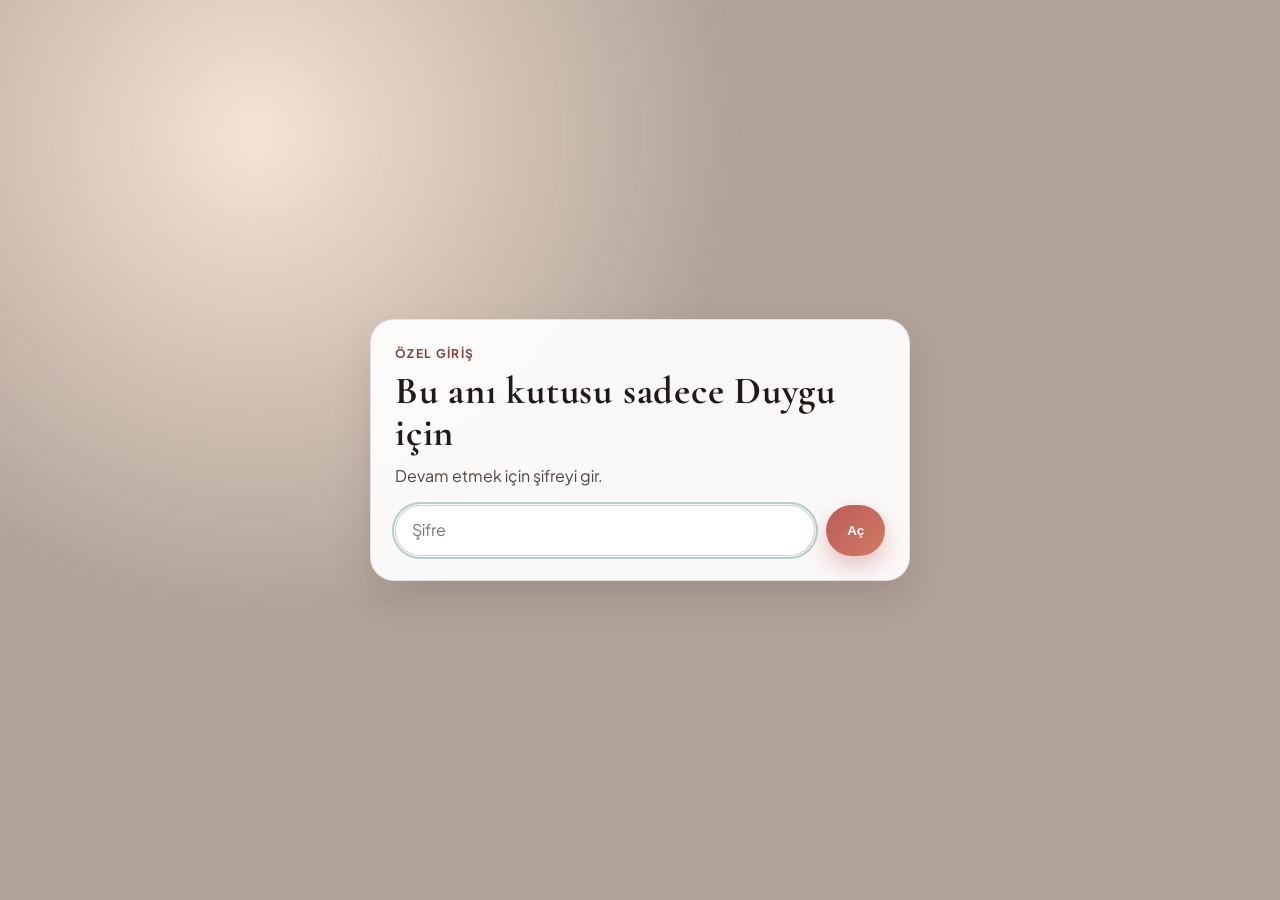
==== commit 44565962: "Site updates: letter, timeline texts, seal interaction, responsive tweaks and final scene polish" ====
--- a/index.html
+++ b/index.html
@@ -10,7 +10,7 @@
   <meta name="description" content="Duygu için hazırlanan 1. yıl anı uygulaması" />
   <script>
     (function () {
-      var version = "20260406-1";
+      var version = "20260417-3";
       var params = new URLSearchParams(window.location.search);
       if (params.get("v") !== version) {
         params.set("v", version);
@@ -21,9 +21,9 @@
   <link rel="preconnect" href="https://fonts.googleapis.com" />
   <link rel="preconnect" href="https://fonts.gstatic.com" crossorigin />
   <link href="https://fonts.googleapis.com/css2?family=Cormorant+Garamond:wght@500;600;700&family=Plus+Jakarta+Sans:wght@400;500;700&display=swap" rel="stylesheet" />
-  <link rel="stylesheet" href="style.css?v=20260406-1" />
+  <link rel="stylesheet" href="style.css?v=20260417-3" />
 </head>
-<body>
+<body class="home-page">
   <div id="accessGate" class="access-gate" aria-hidden="false">
     <div class="access-card">
       <p class="access-eyebrow">Özel Giriş</p>
@@ -56,11 +56,9 @@
     <p id="heroMessage" class="hero-text">Bir yılın içindeki en güzel detay: her anında senin olman.</p>
     <div class="hero-actions">
       <a id="playlistLink" class="btn btn-primary" href="#" target="_blank" rel="noreferrer">Şarkımızı Aç</a>
-      <a class="btn btn-ghost" href="timeline.html">Zaman Tüneline Git</a>
-      <a class="btn btn-ghost" href="map.html">Anı Haritasına Git</a>
-      <a class="btn btn-ghost" href="photos.html">Fotoğraflara Git</a>
-      <a class="btn btn-ghost" href="videos.html">Epik Videolarımız</a>
+      <a class="btn btn-ghost" href="#katmanliGezi">Bölümleri Keşfet</a>
     </div>
+    <p class="hero-hint">Tüm bölümlere hemen aşağıdaki kartlardan tek dokunuşla geçebilirsin.</p>
     <div id="nowPlaying" class="now-playing hidden" aria-live="polite">
       <span>Şimdi Çalıyor: Bizim Şarkımız</span>
       <span class="eq-bars"><i></i><i></i><i></i></span>
@@ -68,7 +66,7 @@
   </header>
 
   <main class="container">
-    <section class="section reveal">
+    <section id="katmanliGezi" class="section reveal">
       <div class="section-head">
         <h2>Katmanlı Gezi</h2>
         <p>Her bölüm artık kendi sayfasında. İstediğin an geçiş yapabilirsin.</p>
@@ -104,7 +102,6 @@
         <div id="letterRitual" class="letter-ritual hidden"></div>
       </div>
       <article id="letterContent" class="letter hidden">
-        <p>Canım Duygu,</p>
         <p id="letterText"></p>
         <p class="signature">Sonsuz sevgiyle, <span id="signatureName">Senin Ismin</span></p>
       </article>
@@ -113,7 +110,6 @@
     <section id="finale" class="section reveal">
       <div id="finalScene" class="final-scene">
         <div class="final-stars"></div>
-        <p class="eyebrow">Final Sahnesi</p>
         <h2>İyi ki varsın Duygu</h2>
         <p>Bu hikaye burada bitmiyor, sadece bir sonraki güzel ana geçiyor.</p>
         <button id="replayJourney" class="btn btn-primary" type="button">Bir kez daha yaşayalım</button>
@@ -123,6 +119,6 @@
 
   </div>
 
-  <script src="script.js?v=20260406-1"></script>
+  <script src="script.js?v=20260417-3"></script>
 </body>
 </html>
--- a/style.css
+++ b/style.css
@@ -2,7 +2,7 @@
   --bg-main: #fffaf2;
   --bg-soft: #f8efe4;
   --ink: #201a19;
-  --muted: #5f5552;
+  --muted: #4f4643;
   --brand: #be5a5a;
   --brand-dark: #8b3d3d;
   --accent: #2f7f7f;
@@ -43,16 +43,62 @@
 }
 
 body.night-theme {
-  --bg-main: #121316;
-  --bg-soft: #1c1e25;
-  --ink: #ece8e5;
-  --muted: #b7b1ae;
+  --bg-main: #0b0f17;
+  --bg-soft: #141a25;
+  --ink: #f4f7ff;
+  --muted: #cfd7e6;
   --brand: #d77466;
   --brand-dark: #f0b59f;
   --accent: #8dcfcb;
-  --card: rgba(29, 31, 38, 0.84);
-  --card-border: rgba(255, 255, 255, 0.11);
+  --card: rgba(18, 23, 34, 0.9);
+  --card-border: rgba(255, 255, 255, 0.2);
   --shadow: 0 20px 42px rgba(0, 0, 0, 0.42);
+}
+
+body.night-theme {
+  background: radial-gradient(circle at 14% 8%, rgba(95, 52, 45, 0.45) 0%, rgba(11, 15, 23, 0.96) 36%),
+    radial-gradient(circle at 85% 22%, rgba(61, 102, 108, 0.3) 0%, rgba(11, 15, 23, 0) 38%),
+    #0b0f17;
+}
+
+body.night-theme .bg-orb {
+  opacity: 0.2;
+}
+
+body.night-theme .btn-ghost,
+body.night-theme .theme-toggle {
+  background: rgba(255, 255, 255, 0.12);
+  border-color: rgba(255, 255, 255, 0.24);
+  color: #f4f7ff;
+}
+
+body.night-theme .hero-text,
+body.night-theme .hero-hint,
+body.night-theme .section-head p,
+body.night-theme .layer-card p {
+  color: #dbe3f2;
+}
+
+body.night-theme .eyebrow {
+  color: #ffbcae;
+}
+
+body.night-theme .final-scene {
+  background: radial-gradient(circle at 50% -10%, rgba(214, 116, 102, 0.2), rgba(14, 20, 33, 0.96) 58%),
+    linear-gradient(160deg, rgba(15, 23, 38, 0.94), rgba(10, 16, 29, 0.98));
+  border-color: rgba(169, 191, 229, 0.26);
+}
+
+body.night-theme .final-scene h2 {
+  color: #f4f7ff;
+}
+
+body.night-theme .final-scene p {
+  color: #d5deee;
+}
+
+body.night-theme .final-stars span {
+  background: rgba(215, 235, 255, 0.9);
 }
 
 .theme-toggle {
@@ -190,6 +236,18 @@
   overflow: hidden;
 }
 
+.sub-page .hero {
+  padding: 3.6rem 0 1.2rem;
+}
+
+.sub-page .hero-text {
+  margin: 0.7rem 0 0.95rem;
+}
+
+.sub-page .section {
+  margin-top: 1.25rem;
+}
+
 .top-nav {
   display: flex;
   gap: 0.65rem;
@@ -228,6 +286,21 @@
   display: flex;
   gap: 0.8rem;
   flex-wrap: wrap;
+}
+
+.home-page .top-nav .btn {
+  padding: 0.66rem 1.08rem;
+  font-size: 0.95rem;
+}
+
+.home-page .hero-actions {
+  gap: 0.7rem;
+}
+
+.hero-hint {
+  margin: 0.8rem 0 0;
+  color: var(--muted);
+  font-size: 0.95rem;
 }
 
 .now-playing {
@@ -297,9 +370,9 @@
 }
 
 .btn-ghost {
-  border: 1px solid rgba(32, 26, 25, 0.15);
+  border: 1px solid rgba(32, 26, 25, 0.22);
   color: var(--ink);
-  background: rgba(255, 255, 255, 0.65);
+  background: rgba(255, 255, 255, 0.82);
 }
 
 .section {
@@ -553,10 +626,17 @@
 
 .video-modal-content {
   width: min(980px, 94vw);
+  max-height: 92vh;
+  display: grid;
+  grid-template-rows: minmax(0, 1fr) auto;
+  gap: 0.6rem;
 }
 
 .video-modal video {
   width: 100%;
+  height: auto;
+  max-height: 78vh;
+  object-fit: contain;
   border-radius: 14px;
   background: #0f0f12;
 }
@@ -564,7 +644,7 @@
 .video-modal-controls {
   display: flex;
   justify-content: space-between;
-  margin-top: 0.6rem;
+  margin-top: 0;
 }
 
 .letter-lock,
@@ -578,6 +658,138 @@
 
 .letter-ritual {
   margin-top: 0.8rem;
+}
+
+#letter .section-head h2 {
+  font-family: "Plus Jakarta Sans", "Segoe UI", sans-serif;
+  letter-spacing: 0;
+  line-height: 1.2;
+  font-weight: 700;
+}
+
+#letter .section-head p,
+#letter .countdown-label,
+#letter #letterText,
+#letter .signature,
+#letter .seal-instruction {
+  font-family: "Plus Jakarta Sans", "Segoe UI", sans-serif;
+}
+
+.seal-ritual-wrap {
+  display: flex;
+  align-items: center;
+  gap: 0.95rem;
+}
+
+.wax-seal {
+  --tear-progress: 0;
+  position: relative;
+  width: 118px;
+  height: 118px;
+  border: 0;
+  border-radius: 999px;
+  cursor: pointer;
+  background:
+    radial-gradient(circle at 27% 24%, rgba(255, 232, 219, 0.68), rgba(255, 232, 219, 0) 32%),
+    radial-gradient(circle at 72% 74%, rgba(118, 20, 22, 0.84), rgba(118, 20, 22, 0) 57%),
+    conic-gradient(from 20deg, #d7836f 0deg, #a9493c 105deg, #8d2d2a 220deg, #cb6a5a 360deg),
+    linear-gradient(145deg, #cf705f 0%, #b75144 48%, #8d2d2a 100%);
+  box-shadow:
+    inset 0 13px 16px rgba(255, 234, 225, 0.38),
+    inset 0 -12px 16px rgba(99, 20, 20, 0.58),
+    inset 9px 0 12px rgba(255, 219, 202, 0.2),
+    0 16px 28px rgba(21, 8, 9, 0.4);
+  touch-action: none;
+  user-select: none;
+  transition: transform 0.2s ease, box-shadow 0.2s ease, filter 0.2s ease;
+  transform: rotate(calc((var(--tear-progress) - 0.5) * 10deg));
+}
+
+.wax-seal:hover {
+  box-shadow:
+    inset 0 13px 16px rgba(255, 234, 225, 0.38),
+    inset 0 -12px 16px rgba(99, 20, 20, 0.58),
+    inset 9px 0 12px rgba(255, 219, 202, 0.2),
+    0 21px 34px rgba(21, 8, 9, 0.44);
+  filter: saturate(1.08);
+}
+
+.wax-seal:active {
+  cursor: pointer;
+  transform: scale(0.98) rotate(calc((var(--tear-progress) - 0.5) * 10deg));
+}
+
+.wax-seal::after {
+  content: "";
+  position: absolute;
+  inset: 8px;
+  border-radius: 999px;
+  border: 1px dashed rgba(255, 232, 218, 0.34);
+  opacity: 0.68;
+  pointer-events: none;
+}
+
+.wax-seal::before {
+  content: "M";
+  position: absolute;
+  inset: 17px;
+  border-radius: 999px;
+  border: 2px solid rgba(255, 227, 207, 0.5);
+  display: grid;
+  place-items: center;
+  color: rgba(255, 234, 220, 0.92);
+  font-family: "Cormorant Garamond", Georgia, serif;
+  font-size: 2.15rem;
+  font-weight: 700;
+  letter-spacing: 0.02em;
+  text-shadow: 0 2px 7px rgba(54, 10, 10, 0.45);
+  box-shadow: inset 0 5px 8px rgba(255, 235, 221, 0.24), inset 0 -5px 10px rgba(76, 14, 15, 0.32);
+}
+
+.seal-crack {
+  position: absolute;
+  left: 50%;
+  top: 15%;
+  width: 2px;
+  height: 70%;
+  background: linear-gradient(180deg, rgba(255, 236, 225, 0), rgba(255, 236, 225, 0.95) 26%, rgba(255, 236, 225, 0.95) 74%, rgba(255, 236, 225, 0));
+  transform: translateX(-50%) scaleY(0);
+  transform-origin: center;
+  opacity: 0;
+  pointer-events: none;
+}
+
+.wax-seal.is-tearing .seal-crack {
+  opacity: 1;
+  transform: translateX(-50%) scaleY(calc(0.2 + var(--tear-progress)));
+}
+
+.wax-seal.is-breaking {
+  animation: seal-snap 0.58s ease forwards;
+}
+
+.seal-instruction {
+  margin: 0;
+  color: var(--muted);
+  font-size: 0.95rem;
+}
+
+@keyframes seal-snap {
+  0% {
+    transform: scale(1) rotate(calc((var(--tear-progress) - 0.5) * 10deg));
+    filter: brightness(1);
+  }
+
+  38% {
+    transform: scale(1.08) rotate(-8deg);
+    filter: brightness(1.08);
+  }
+
+  100% {
+    transform: scale(0) rotate(9deg);
+    opacity: 0;
+    filter: brightness(0.8);
+  }
 }
 
 .seal-btn {
@@ -622,6 +834,11 @@
 
 .letter p {
   margin-top: 0;
+}
+
+#letterText {
+  white-space: pre-wrap;
+  line-height: 1.9;
 }
 
 .signature {
@@ -837,8 +1054,15 @@
 }
 
 body.night-theme .map-memory-card {
-  background: #f6f1ea;
-  border-color: rgba(32, 26, 25, 0.16);
+  background: linear-gradient(165deg, rgba(19, 27, 41, 0.98), rgba(12, 18, 31, 0.99));
+  border-color: rgba(151, 181, 221, 0.34);
+  box-shadow: 0 20px 34px rgba(0, 0, 0, 0.5);
+}
+
+body.night-theme .map-memory-card::before,
+body.night-theme .map-memory-card::after {
+  background: rgba(168, 186, 213, 0.28);
+  border-color: rgba(151, 181, 221, 0.34);
 }
 
 .map-memory-card h3 {
@@ -847,6 +1071,14 @@
 
 .map-memory-card p {
   color: #5f5552;
+}
+
+body.night-theme .map-memory-card h3 {
+  color: #f4f7ff;
+}
+
+body.night-theme .map-memory-card p {
+  color: #d8e2f3;
 }
 
 .map-memory-date {
@@ -856,6 +1088,10 @@
   text-transform: uppercase;
   color: var(--brand-dark);
   font-weight: 700;
+}
+
+body.night-theme .map-memory-date {
+  color: #ffcabd;
 }
 
 .map-detail h3 {
@@ -900,6 +1136,7 @@
 
 .final-scene {
   position: relative;
+  isolation: isolate;
   border-radius: 24px;
   border: 1px solid var(--card-border);
   box-shadow: var(--shadow);
@@ -909,9 +1146,49 @@
   overflow: hidden;
 }
 
+.final-scene::before,
+.final-scene::after {
+  content: "";
+  position: absolute;
+  inset: -35%;
+  border-radius: 50%;
+  pointer-events: none;
+}
+
+.final-scene::before {
+  background: conic-gradient(
+    from 0deg,
+    rgba(255, 180, 157, 0) 0deg,
+    rgba(255, 180, 157, 0.48) 70deg,
+    rgba(161, 217, 214, 0.32) 130deg,
+    rgba(255, 180, 157, 0.45) 210deg,
+    rgba(161, 217, 214, 0) 300deg,
+    rgba(255, 180, 157, 0) 360deg
+  );
+  filter: blur(22px);
+  opacity: 0.58;
+  animation: final-ring-spin 13s linear infinite;
+  z-index: 0;
+}
+
+.final-scene::after {
+  background: radial-gradient(circle at 50% 50%, rgba(255, 246, 224, 0.68), rgba(255, 246, 224, 0) 65%);
+  filter: blur(10px);
+  opacity: 0.54;
+  animation: final-aurora-drift 7s ease-in-out infinite alternate;
+  z-index: 0;
+}
+
+.final-scene > * {
+  position: relative;
+  z-index: 1;
+}
+
 .final-scene h2 {
   font-size: clamp(2.1rem, 5vw, 3.6rem);
   margin: 0.45rem 0 0.8rem;
+  text-shadow: 0 2px 0 rgba(255, 255, 255, 0.3), 0 12px 18px rgba(0, 0, 0, 0.16);
+  animation: final-title-glow 2.6s ease-in-out infinite alternate;
 }
 
 .final-scene p {
@@ -921,11 +1198,12 @@
 
 .final-stars span {
   position: absolute;
-  width: 4px;
-  height: 4px;
+  width: 5px;
+  height: 5px;
   border-radius: 50%;
-  background: rgba(255, 255, 255, 0.8);
-  animation: twinkle 1.5s ease-in-out infinite;
+  background: rgba(255, 255, 255, 0.86);
+  box-shadow: 0 0 10px rgba(255, 255, 255, 0.72);
+  animation: twinkle 1.5s ease-in-out infinite, final-star-float 4.5s ease-in-out infinite;
 }
 
 @keyframes twinkle {
@@ -941,8 +1219,88 @@
   }
 }
 
+@keyframes final-star-float {
+  0%,
+  100% {
+    transform: translateY(0) scale(0.92);
+  }
+
+  50% {
+    transform: translateY(-7px) scale(1.18);
+  }
+}
+
+@keyframes final-ring-spin {
+  from {
+    transform: rotate(0deg);
+  }
+
+  to {
+    transform: rotate(360deg);
+  }
+}
+
+@keyframes final-aurora-drift {
+  0% {
+    transform: translate(-7%, -5%) scale(0.96);
+  }
+
+  100% {
+    transform: translate(8%, 6%) scale(1.07);
+  }
+}
+
+@keyframes final-title-glow {
+  0% {
+    filter: brightness(1);
+  }
+
+  100% {
+    filter: brightness(1.08);
+  }
+}
+
 .final-scene.active {
   animation: finale-pop 0.9s ease;
+}
+
+.final-scene #replayJourney {
+  position: relative;
+  overflow: hidden;
+  box-shadow: 0 10px 24px rgba(190, 90, 90, 0.36), 0 0 0 rgba(255, 195, 174, 0.45);
+  animation: replay-pulse 2.4s ease-in-out infinite;
+}
+
+.final-scene #replayJourney::before {
+  content: "";
+  position: absolute;
+  inset: -2px;
+  background: linear-gradient(115deg, rgba(255, 255, 255, 0) 30%, rgba(255, 234, 225, 0.85) 50%, rgba(255, 255, 255, 0) 70%);
+  transform: translateX(-140%);
+  animation: replay-shine 2.9s ease-in-out infinite;
+}
+
+@keyframes replay-pulse {
+  0%,
+  100% {
+    box-shadow: 0 10px 24px rgba(190, 90, 90, 0.36), 0 0 0 rgba(255, 195, 174, 0.45);
+  }
+
+  50% {
+    box-shadow: 0 14px 28px rgba(190, 90, 90, 0.46), 0 0 18px rgba(255, 195, 174, 0.62);
+  }
+}
+
+@keyframes replay-shine {
+  0%,
+  30% {
+    transform: translateX(-140%);
+  }
+
+  70%,
+  100% {
+    transform: translateX(140%);
+  }
 }
 
 @keyframes finale-pop {
@@ -1090,6 +1448,42 @@
 }
 
 @media (max-width: 800px) {
+  .container {
+    width: min(1080px, 94vw);
+  }
+
+  .hero {
+    padding: 4.4rem 0 1.3rem;
+  }
+
+  .sub-page .hero {
+    padding: 2.8rem 0 0.9rem;
+  }
+
+  h1 {
+    font-size: clamp(2.05rem, 10vw, 3rem);
+  }
+
+  .section-head h2 {
+    font-size: clamp(1.75rem, 8vw, 2.5rem);
+  }
+
+  .top-nav {
+    display: grid;
+    grid-template-columns: repeat(2, minmax(0, 1fr));
+    gap: 0.55rem;
+    width: 100%;
+  }
+
+  .sub-page .top-nav .btn {
+    width: 100%;
+    text-align: center;
+  }
+
+  .sub-page .section {
+    margin-top: 0.85rem;
+  }
+
   .access-form {
     flex-direction: column;
   }
@@ -1100,6 +1494,10 @@
 
   .timeline-content {
     padding: 0 1rem 1rem;
+  }
+
+  .timeline-body img {
+    max-height: min(72vw, 380px);
   }
 
   .gallery-item,
@@ -1115,6 +1513,31 @@
     grid-column: span 12;
   }
 
+  .seal-ritual-wrap {
+    flex-direction: column;
+    align-items: flex-start;
+    gap: 0.65rem;
+  }
+
+  .wax-seal {
+    width: 102px;
+    height: 102px;
+  }
+
+  .video-modal-controls {
+    flex-wrap: wrap;
+    gap: 0.5rem;
+  }
+
+  .home-page .top-nav .btn,
+  .home-page .hero-actions .btn {
+    width: 100%;
+  }
+
+  .home-page .hero-hint {
+    font-size: 0.9rem;
+  }
+
   .memory-map-wrap {
     grid-template-columns: 1fr;
   }
@@ -1133,3 +1556,27 @@
     max-width: min(100%, 340px);
   }
 }
+
+@media (max-width: 520px) {
+  .top-nav {
+    grid-template-columns: 1fr;
+  }
+
+  .hero {
+    padding-top: 3.9rem;
+  }
+
+  .home-page .hero-text,
+  .sub-page .hero-text {
+    margin-bottom: 1.1rem;
+  }
+
+  .timeline-content {
+    padding: 0 0.85rem 0.95rem;
+  }
+
+  .date-chip,
+  .location-chip {
+    margin-top: 0.55rem;
+  }
+}
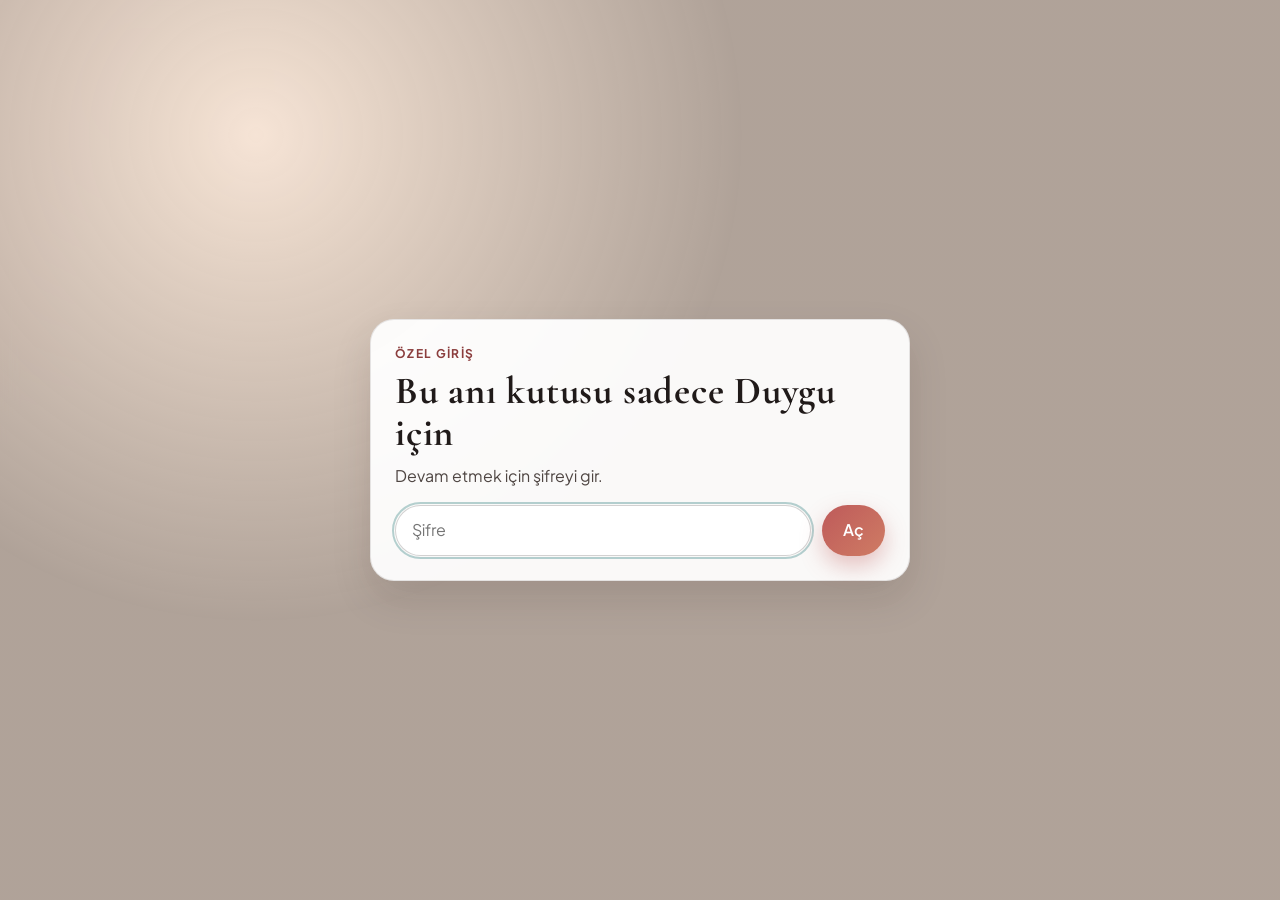
==== commit 36813657: "Update access password to 190425 and publish latest UI/mobile fixes" ====
--- a/index.html
+++ b/index.html
@@ -10,7 +10,7 @@
   <meta name="description" content="Duygu için hazırlanan 1. yıl anı uygulaması" />
   <script>
     (function () {
-      var version = "20260417-3";
+      var version = "20260417-4";
       var params = new URLSearchParams(window.location.search);
       if (params.get("v") !== version) {
         params.set("v", version);
@@ -21,7 +21,7 @@
   <link rel="preconnect" href="https://fonts.googleapis.com" />
   <link rel="preconnect" href="https://fonts.gstatic.com" crossorigin />
   <link href="https://fonts.googleapis.com/css2?family=Cormorant+Garamond:wght@500;600;700&family=Plus+Jakarta+Sans:wght@400;500;700&display=swap" rel="stylesheet" />
-  <link rel="stylesheet" href="style.css?v=20260417-3" />
+  <link rel="stylesheet" href="style.css?v=20260417-4" />
 </head>
 <body class="home-page">
   <div id="accessGate" class="access-gate" aria-hidden="false">
@@ -69,7 +69,7 @@
     <section id="katmanliGezi" class="section reveal">
       <div class="section-head">
         <h2>Katmanlı Gezi</h2>
-        <p>Her bölüm artık kendi sayfasında. İstediğin an geçiş yapabilirsin.</p>
+        <p>Her bölüm kendi sayfasında. İstediğin an geçiş yapabilirsin.</p>
       </div>
       <div class="layer-grid">
         <a class="layer-card" href="timeline.html">
@@ -119,6 +119,6 @@
 
   </div>
 
-  <script src="script.js?v=20260417-3"></script>
+  <script src="script.js?v=20260417-4"></script>
 </body>
 </html>
--- a/style.css
+++ b/style.css
@@ -252,7 +252,39 @@
   display: flex;
   gap: 0.65rem;
   flex-wrap: wrap;
+  justify-content: flex-end;
   margin-bottom: 1.2rem;
+}
+
+.top-nav a.btn {
+  display: inline-flex;
+}
+
+.top-nav .theme-toggle {
+  margin-left: auto;
+}
+
+.nav-menu-toggle {
+  display: none !important;
+  align-items: center;
+  justify-content: center;
+  gap: 0.28rem;
+  width: 52px;
+  height: 44px;
+  padding: 0;
+}
+
+.nav-menu-toggle span {
+  display: block;
+  width: 19px;
+  height: 2px;
+  border-radius: 999px;
+  background: currentColor;
+  transition: transform 0.22s ease, opacity 0.22s ease;
+}
+
+.home-page .top-nav a.btn {
+  display: none;
 }
 
 .eyebrow {
@@ -352,6 +384,7 @@
   display: inline-flex;
   align-items: center;
   justify-content: center;
+  font: inherit;
   border-radius: 999px;
   text-decoration: none;
   font-weight: 600;
@@ -592,6 +625,12 @@
   width: 100%;
   aspect-ratio: 16 / 9;
   background: #120d0d;
+}
+
+.video-card video.video-preview-fallback {
+  background:
+    radial-gradient(circle at 72% 22%, rgba(255, 255, 255, 0.16), rgba(255, 255, 255, 0) 30%),
+    linear-gradient(145deg, rgba(24, 40, 66, 0.94), rgba(18, 21, 34, 0.96));
 }
 
 .video-card p {
@@ -1469,15 +1508,62 @@
   }
 
   .top-nav {
-    display: grid;
-    grid-template-columns: repeat(2, minmax(0, 1fr));
+    display: flex;
+    justify-content: flex-end;
     gap: 0.55rem;
     width: 100%;
   }
 
-  .sub-page .top-nav .btn {
+  .sub-page .top-nav {
+    display: flex;
+    justify-content: flex-start;
+    align-items: center;
+    position: relative;
+    margin-bottom: 0.9rem;
+  }
+
+  .sub-page .top-nav .nav-menu-toggle {
+    display: inline-flex !important;
+    flex-direction: column;
+  }
+
+  .sub-page .top-nav a.btn,
+  .sub-page .top-nav .theme-toggle {
+    display: none;
+  }
+
+  .sub-page .top-nav.is-open {
+    flex-wrap: wrap;
+    gap: 0.52rem;
+    padding: 0.55rem;
+    border-radius: 18px;
+    border: 1px solid var(--card-border);
+    background: var(--card);
+    box-shadow: var(--shadow);
+  }
+
+  .sub-page .top-nav.is-open a.btn,
+  .sub-page .top-nav.is-open .theme-toggle {
+    display: inline-flex;
     width: 100%;
     text-align: center;
+    justify-content: center;
+  }
+
+  .sub-page .top-nav.is-open .theme-toggle {
+    margin-left: 0;
+  }
+
+  .sub-page .top-nav.is-open .nav-menu-toggle span:nth-child(1) {
+    transform: translateY(6px) rotate(45deg);
+  }
+
+  .sub-page .top-nav.is-open .nav-menu-toggle span:nth-child(2) {
+    opacity: 0;
+  }
+
+  .sub-page .top-nav.is-open .nav-menu-toggle span:nth-child(3) {
+    transform: translateY(-6px) rotate(-45deg);
   }
 
   .sub-page .section {
@@ -1534,6 +1620,10 @@
     width: 100%;
   }
 
+  .home-page .top-nav .theme-toggle {
+    width: auto;
+  }
+
   .home-page .hero-hint {
     font-size: 0.9rem;
   }
@@ -1558,8 +1648,8 @@
 }
 
 @media (max-width: 520px) {
-  .top-nav {
-    grid-template-columns: 1fr;
+  .sub-page .top-nav.is-open .theme-toggle {
+    width: 100%;
   }
 
   .hero {
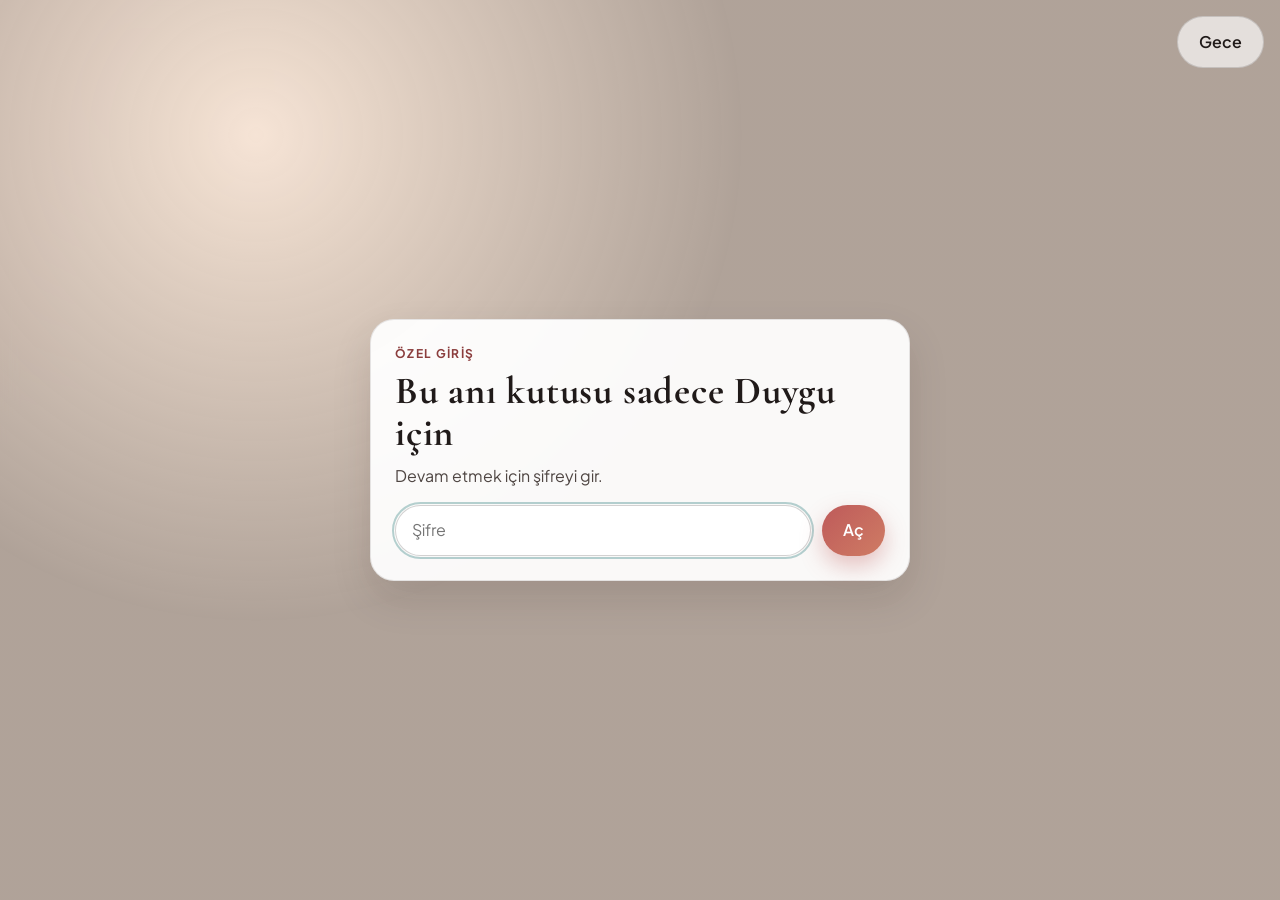
==== commit b0723abf: "Bump asset version to 20260417-5 for access-gate theme toggle visibility" ====
--- a/index.html
+++ b/index.html
@@ -10,7 +10,7 @@
   <meta name="description" content="Duygu için hazırlanan 1. yıl anı uygulaması" />
   <script>
     (function () {
-      var version = "20260417-4";
+      var version = "20260417-5";
       var params = new URLSearchParams(window.location.search);
       if (params.get("v") !== version) {
         params.set("v", version);
@@ -21,7 +21,7 @@
   <link rel="preconnect" href="https://fonts.googleapis.com" />
   <link rel="preconnect" href="https://fonts.gstatic.com" crossorigin />
   <link href="https://fonts.googleapis.com/css2?family=Cormorant+Garamond:wght@500;600;700&family=Plus+Jakarta+Sans:wght@400;500;700&display=swap" rel="stylesheet" />
-  <link rel="stylesheet" href="style.css?v=20260417-4" />
+  <link rel="stylesheet" href="style.css?v=20260417-5" />
 </head>
 <body class="home-page">
   <div id="accessGate" class="access-gate" aria-hidden="false">
@@ -119,6 +119,6 @@
 
   </div>
 
-  <script src="script.js?v=20260417-4"></script>
+  <script src="script.js?v=20260417-5"></script>
 </body>
 </html>
--- a/style.css
+++ b/style.css
@@ -131,6 +131,13 @@
   backdrop-filter: blur(8px);
 }
 
+.access-theme-toggle {
+  position: absolute;
+  top: 1rem;
+  right: 1rem;
+  z-index: 22;
+}
+
 .access-card {
   width: min(540px, 92vw);
   margin: 0 auto;
@@ -139,6 +146,42 @@
   border: 1px solid rgba(32, 26, 25, 0.1);
   box-shadow: var(--shadow);
   padding: 1.5rem;
+}
+
+body.night-theme .access-gate {
+  background: radial-gradient(circle at 20% 15%, rgba(37, 22, 20, 0.72), rgba(18, 17, 26, 0.6) 40%),
+    rgba(5, 8, 14, 0.84);
+}
+
+body.night-theme .access-card {
+  background: linear-gradient(165deg, rgba(16, 22, 34, 0.95), rgba(12, 18, 30, 0.95));
+  border-color: rgba(170, 198, 236, 0.26);
+}
+
+body.night-theme .access-card h2 {
+  color: #f4f7ff;
+}
+
+body.night-theme .access-text {
+  color: #d8e2f3;
+}
+
+body.night-theme .access-form input {
+  color: #f4f7ff;
+  background: rgba(21, 29, 43, 0.92);
+  border-color: rgba(170, 198, 236, 0.3);
+}
+
+body.night-theme .access-form input::placeholder {
+  color: #b7c4d9;
+}
+
+body.night-theme .access-form input:focus {
+  outline-color: rgba(154, 207, 232, 0.55);
+}
+
+body.night-theme .access-error {
+  color: #ffb6b6;
 }
 
 .access-eyebrow {
@@ -1574,6 +1617,11 @@
     flex-direction: column;
   }
 
+  .access-theme-toggle {
+    top: 0.8rem;
+    right: 0.8rem;
+  }
+
   .timeline-body {
     grid-template-columns: 1fr;
   }
@@ -1584,6 +1632,11 @@
 
   .timeline-body img {
     max-height: min(72vw, 380px);
+  }
+
+  .timeline-item.mobile-contain .timeline-body img {
+    object-fit: contain;
+    background: rgba(15, 21, 34, 0.06);
   }
 
   .gallery-item,
